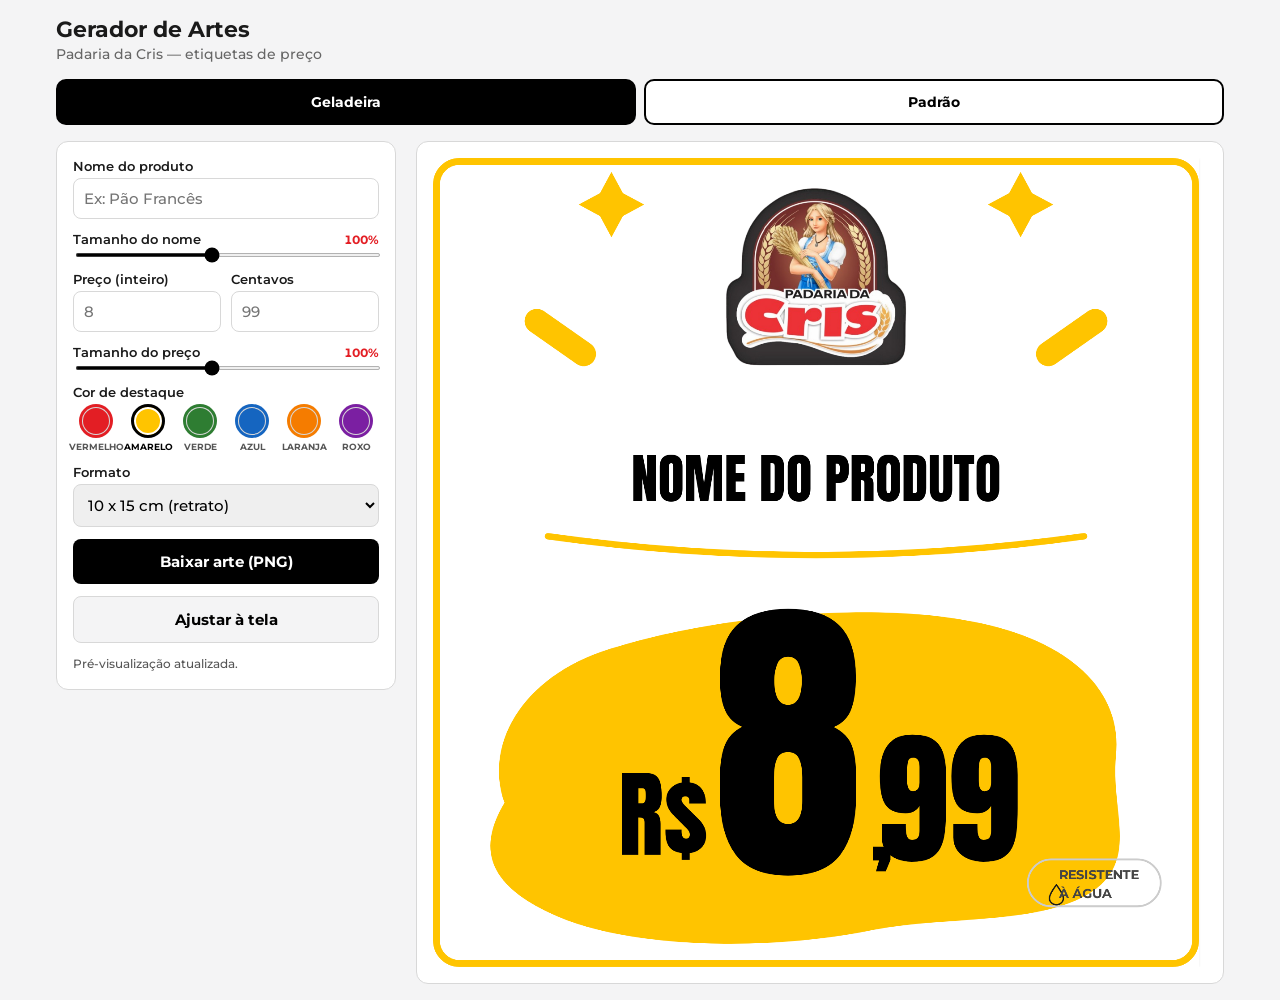
==== index.html @ 47eca292 "Limita seletor de arquivo a formatos de imagem compatíveis" ====
<!DOCTYPE html>
<html lang="pt-BR">
<head>
<meta charset="UTF-8">
<meta name="viewport" content="width=device-width, initial-scale=1.0">
<meta name="theme-color" content="#f4f4f5">
<meta name="description" content="Crie e baixe etiquetas de preço da Padaria da Cris em PNG.">
<title>Gerador de Artes — Padaria da Cris</title>
<link rel="stylesheet" href="css/styles.css">
</head>
<body>

<div class="app">

  <header class="app-header">
    <h1>Gerador de Artes</h1>
    <p>Padaria da Cris — etiquetas de preço</p>
  </header>

  <div class="tabs" id="tabs" role="group" aria-label="Modelo da etiqueta">
    <button type="button" class="tab active" data-model="geladeira" aria-pressed="true">Geladeira</button>
    <button type="button" class="tab" data-model="padrao" aria-pressed="false">Padrão</button>
  </div>

  <div class="workspace">

    <form id="form" class="panel-form" onsubmit="return false;">

      <div class="field">
        <label for="nomeProduto">Nome do produto</label>
        <input type="text" id="nomeProduto" placeholder="Ex: Pão Francês" maxlength="40" autocomplete="off">
      </div>

      <div class="field">
        <label for="escalaNome">
          Tamanho do nome
          <span class="field-value" id="escalaNomeValue">100%</span>
        </label>
        <input type="range" id="escalaNome" min="60" max="150" step="5" value="100">
      </div>

      <div class="field only-padrao">
        <label for="categoria">Categoria (tag pequena)</label>
        <input type="text" id="categoria" placeholder="Ex: PADARIA" maxlength="20" autocomplete="off">
      </div>

      <div class="field-row">
        <div class="field">
          <label for="precoInteiro">Preço (inteiro)</label>
          <input type="number" id="precoInteiro" placeholder="8" min="0" step="1" inputmode="numeric">
        </div>
        <div class="field">
          <label for="precoCentavos">Centavos</label>
          <input type="number" id="precoCentavos" placeholder="99" min="0" max="99" step="1" inputmode="numeric">
        </div>
      </div>

      <div class="field">
        <label for="escalaPreco">
          Tamanho do preço
          <span class="field-value" id="escalaPrecoValue">100%</span>
        </label>
        <input type="range" id="escalaPreco" min="60" max="150" step="5" value="100">
      </div>

      <div class="field">
        <label>Cor de destaque</label>
        <div class="color-swatches" id="corDestaque" role="group" aria-label="Cores disponíveis"></div>
      </div>

      <div class="field only-geladeira">
        <label for="orientacaoGeladeira">Formato</label>
        <select id="orientacaoGeladeira">
          <option value="portrait" selected>10 x 15 cm (retrato)</option>
          <option value="landscape">15 x 10 cm (paisagem)</option>
        </select>
      </div>

      <div class="field only-padrao">
        <label class="checkbox-label">
          <input type="checkbox" id="mostrarOferta" checked>
          Mostrar selo "OFERTA"
        </label>
      </div>

      <div class="field only-padrao">
        <label for="infoExtra">Informação extra (peso/litragem)</label>
        <input type="text" id="infoExtra" placeholder="Ex: 500g" maxlength="30" autocomplete="off">
      </div>

      <!-- Espaço da imagem: foto, selo promocional ou área vazia. -->
      <div class="field only-padrao">
        <label>Espaço da imagem</label>
        <div class="segmented" id="estadoImagemSeletor" role="group" aria-label="Conteúdo do espaço da imagem">
          <button type="button" class="segmented-btn" data-estado="foto" aria-pressed="false">Foto</button>
          <button type="button" class="segmented-btn" data-estado="promocao" aria-pressed="false">Selo "Promoção"</button>
          <button type="button" class="segmented-btn active" data-estado="nenhum" aria-pressed="true">Nenhum</button>
        </div>
      </div>

      <div class="field only-padrao" id="uploadFotoField" style="display:none;">
        <label>Foto do produto</label>
        <div class="upload-avatar" id="uploadAvatar">
          <div class="upload-avatar-preview" id="uploadAvatarPreview" role="button" tabindex="0" aria-label="Escolher foto do produto">
            <span class="upload-icon" aria-hidden="true">📷</span>
          </div>
          <button type="button" class="upload-avatar-remove" id="btnRemoverImagem" title="Remover foto" aria-label="Remover foto">×</button>
        </div>
        <span class="upload-hint">Toque na miniatura para escolher ou trocar (máximo 8 MB).</span>
        <input type="file" id="imagemProduto" accept="image/jpeg,image/png,image/webp,image/gif" class="visually-hidden">
      </div>

      <div class="field only-padrao">
        <label for="escalaImagem">
          Tamanho da imagem/selo
          <span class="field-value" id="escalaImagemValue">100%</span>
        </label>
        <input type="range" id="escalaImagem" min="60" max="160" step="5" value="100">
      </div>

      <button type="button" id="btnBaixar" class="btn-primary">Baixar arte (PNG)</button>
      <button type="button" id="btnAjustarTela" class="btn-secondary">Ajustar à tela</button>
      <p id="appStatus" class="app-status" role="status" aria-live="polite">Preparando a pré-visualização...</p>

    </form>

    <div class="panel-preview">
      <div class="preview-scroll">
        <div class="preview-scale" id="previewScale">
          <canvas id="artCanvas" role="img" aria-label="Pré-visualização da etiqueta de preço"></canvas>
        </div>
      </div>
    </div>

  </div>

</div>

<script src="js/engine.js"></script>
<script src="js/app.js"></script>
</body>
</html>
---- css/styles.css ----
/* ==========================================================
   FONTES LOCAIS (self-hosted — evita CORS ao exportar a imagem)
========================================================== */
@font-face{
  font-family: 'Anton';
  src: url('../assets/fonts/anton-latin-400-normal.woff2') format('woff2');
  font-weight: 400;
  font-style: normal;
  font-display: swap;
}
@font-face{
  font-family: 'Montserrat';
  src: url('../assets/fonts/montserrat-latin-500-normal.woff2') format('woff2');
  font-weight: 500;
  font-style: normal;
  font-display: swap;
}
@font-face{
  font-family: 'Montserrat';
  src: url('../assets/fonts/montserrat-latin-600-normal.woff2') format('woff2');
  font-weight: 600;
  font-style: normal;
  font-display: swap;
}
@font-face{
  font-family: 'Montserrat';
  src: url('../assets/fonts/montserrat-latin-700-normal.woff2') format('woff2');
  font-weight: 700;
  font-style: normal;
  font-display: swap;
}
@font-face{
  font-family: 'Montserrat';
  src: url('../assets/fonts/montserrat-latin-800-normal.woff2') format('woff2');
  font-weight: 800;
  font-style: normal;
  font-display: swap;
}

/* ==========================================================
   DESIGN TOKENS
========================================================== */
:root{
  --vermelho: #E31E24;
  --amarelo: #FFC400;
  --verde: #2E7D32;
  --azul: #1565C0;
  --laranja: #F57C00;
  --roxo: #7B1FA2;
  --preto: #000000;
  --branco: #FFFFFF;
  --cinza-borda: #d8d8d8;
  --cinza-fundo: #f4f4f5;
  --font-title: 'Anton', sans-serif;
  --font-body: 'Montserrat', sans-serif;
}

*{ box-sizing: border-box; }

body{
  margin: 0;
  font-family: var(--font-body);
  background: var(--cinza-fundo);
  color: #1a1a1a;
}

button, input, select{ font: inherit; }

button:focus-visible, input:focus-visible, select:focus-visible,
.upload-avatar-preview:focus-visible{
  outline: 3px solid #1565C0;
  outline-offset: 3px;
}

.app{
  max-width: 1200px;
  margin: 0 auto;
  padding: 16px;
}

.app-header h1{ font-size: 22px; margin: 0 0 2px; }
.app-header p{ margin: 0 0 16px; color: #666; font-size: 14px; }

/* Abas dos dois modelos */
.tabs{ display: flex; gap: 8px; margin-bottom: 16px; }
.tab{
  flex: 1;
  padding: 12px;
  border: 2px solid var(--preto);
  background: var(--branco);
  border-radius: 10px;
  font-weight: 700;
  font-size: 14px;
  cursor: pointer;
}
.tab.active{ background: var(--preto); color: var(--branco); }

/* Área de trabalho: formulário e prévia */
.workspace{ display: flex; flex-direction: column; gap: 20px; }
@media(min-width: 900px){
  .workspace{ flex-direction: row; align-items: flex-start; }
  .panel-form{ width: 340px; flex-shrink: 0; }
  .panel-preview{ flex: 1; min-width: 0; }
}

/* Campos */
.panel-form{
  background: var(--branco);
  border-radius: 12px;
  padding: 16px;
  border: 1px solid var(--cinza-borda);
  display: flex;
  flex-direction: column;
  gap: 12px;
}
.field{ display: flex; flex-direction: column; gap: 4px; }
.field-row{ display: flex; gap: 10px; }
.field-row .field{ flex: 1; min-width: 0; }
.field label{ font-size: 13px; font-weight: 600; }
.field input[type="text"], .field input[type="number"], .field select,
.field input[type="file"]{
  padding: 10px;
  border: 1px solid var(--cinza-borda);
  border-radius: 8px;
  font-size: 15px;
  font-family: var(--font-body);
  width: 100%;
  min-width: 0;
}
.checkbox-label{ display: flex; align-items: center; gap: 8px; font-weight: 600; font-size: 14px; }
.checkbox-label input{ width: 18px; height: 18px; }

/* Sliders de escala */
.field label{ display: flex; align-items: center; justify-content: space-between; gap: 8px; }
.field-value{ font-size: 12px; font-weight: 700; color: var(--vermelho); font-variant-numeric: tabular-nums; }
.field input[type="range"]{ width: 100%; height: 4px; accent-color: var(--preto); cursor: pointer; }

.btn-primary, .btn-secondary, .btn-link{
  border: none;
  border-radius: 8px;
  padding: 13px;
  font-weight: 700;
  font-size: 15px;
  cursor: pointer;
  font-family: var(--font-body);
}
.btn-primary{ background: var(--preto); color: var(--branco); }
.btn-secondary{ background: var(--cinza-fundo); border: 1px solid var(--cinza-borda); }
.btn-primary:disabled, .btn-secondary:disabled{ opacity: .6; cursor: wait; }
.btn-primary:hover:not(:disabled){ background: #292929; }
.btn-secondary:hover:not(:disabled){ background: #e9e9eb; }
.btn-link{
  background: none;
  color: var(--vermelho);
  text-decoration: underline;
  padding: 4px 0;
  font-size: 13px;
  align-self: flex-start;
}

/* Mensagem de estado: informa carregamento, sucesso ou erro */
.app-status{
  min-height: 18px;
  margin: 0;
  color: #555;
  font-size: 12px;
  line-height: 1.45;
}
.app-status[data-status="success"]{ color: #216e39; }
.app-status[data-status="error"]{ color: #b42318; }

/* Seleção de cores */
.color-swatches{ display: grid; grid-template-columns: repeat(6, minmax(0, 1fr)); gap: 6px; }
.swatch{
  border: none;
  background: none;
  padding: 0;
  display: flex;
  flex-direction: column;
  align-items: center;
  gap: 4px;
  cursor: pointer;
  font-family: var(--font-body);
  min-width: 0;
}
.swatch-circle{
  width: 34px;
  height: 34px;
  max-width: 100%;
  border-radius: 50%;
  border: 3px solid transparent;
  box-shadow: 0 0 0 1px var(--cinza-borda) inset;
}
.swatch.selected .swatch-circle{ border-color: var(--preto); box-shadow: 0 0 0 2px var(--branco) inset; }
.swatch-label{ font-size: 9px; font-weight: 700; text-transform: uppercase; color: #555; text-align: center; line-height: 1.1; }
.swatch.selected .swatch-label{ color: var(--preto); }

/* Seletor Foto / Selo / Nenhum */
.segmented{ display: flex; border: 2px solid var(--preto); border-radius: 10px; overflow: hidden; }
.segmented-btn{
  flex: 1;
  min-width: 0;
  padding: 9px 6px;
  border: none;
  border-right: 2px solid var(--preto);
  background: var(--branco);
  font-family: var(--font-body);
  font-weight: 700;
  font-size: 11.5px;
  line-height: 1.2;
  cursor: pointer;
  color: #1a1a1a;
}
.segmented-btn:last-child{ border-right: none; }
.segmented-btn.active{ background: var(--preto); color: var(--branco); }

/* Miniatura do upload */
.upload-avatar{ position: relative; width: 72px; height: 72px; }
.upload-avatar-preview{
  width: 100%;
  height: 100%;
  border-radius: 14px;
  border: 2px dashed var(--cinza-borda);
  background: var(--cinza-fundo);
  display: flex;
  align-items: center;
  justify-content: center;
  overflow: hidden;
  cursor: pointer;
  font-size: 24px;
}
.upload-avatar-preview img{ width: 100%; height: 100%; object-fit: cover; }
.upload-avatar.has-image .upload-avatar-preview{ border-style: solid; border-color: var(--cinza-borda); }
.upload-avatar-remove{
  display: none;
  position: absolute;
  top: -6px;
  right: -6px;
  width: 22px;
  height: 22px;
  border-radius: 50%;
  border: 2px solid var(--branco);
  background: var(--vermelho);
  color: var(--branco);
  font-size: 14px;
  line-height: 1;
  font-weight: 700;
  cursor: pointer;
  align-items: center;
  justify-content: center;
}
.upload-avatar.has-image .upload-avatar-remove{ display: flex; }
.upload-hint{ display: block; font-size: 11px; color: #777; margin-top: 4px; }
.visually-hidden{
  position: absolute;
  width: 1px;
  height: 1px;
  overflow: hidden;
  clip: rect(0,0,0,0);
  white-space: nowrap;
}

/* Os campos específicos aparecem conforme o modelo ativo */
.only-padrao, .only-geladeira{ display: none; }
body.model-padrao .only-padrao{ display: flex; }
body.model-geladeira .only-geladeira{ display: flex; }

/* Pré-visualização */
.panel-preview{
  background: var(--branco);
  border-radius: 12px;
  border: 1px solid var(--cinza-borda);
  padding: 16px;
  min-width: 0;
}
.preview-scroll{ overflow: auto; max-width: 100%; }
.preview-scale{ transform-origin: top left; width: max-content; }
#artCanvas{ display: block; max-width: none; box-shadow: 0 1px 3px rgba(0,0,0,0.08); }

@media(max-width: 420px){
  .app{ padding: 10px; }
  .panel-form, .panel-preview{ padding: 12px; }
  .color-swatches{ gap: 3px; }
  .swatch-label{ font-size: 8px; }
  .segmented-btn{ font-size: 10px; padding-inline: 3px; }
}

/* MELHORIAS FUTURAS:
   - Preferências de impressão e exportação em PDF.
   - Histórico local de etiquetas recentes, com opção explícita de limpar.
   - Testes visuais automatizados em diferentes larguras de tela.
*/
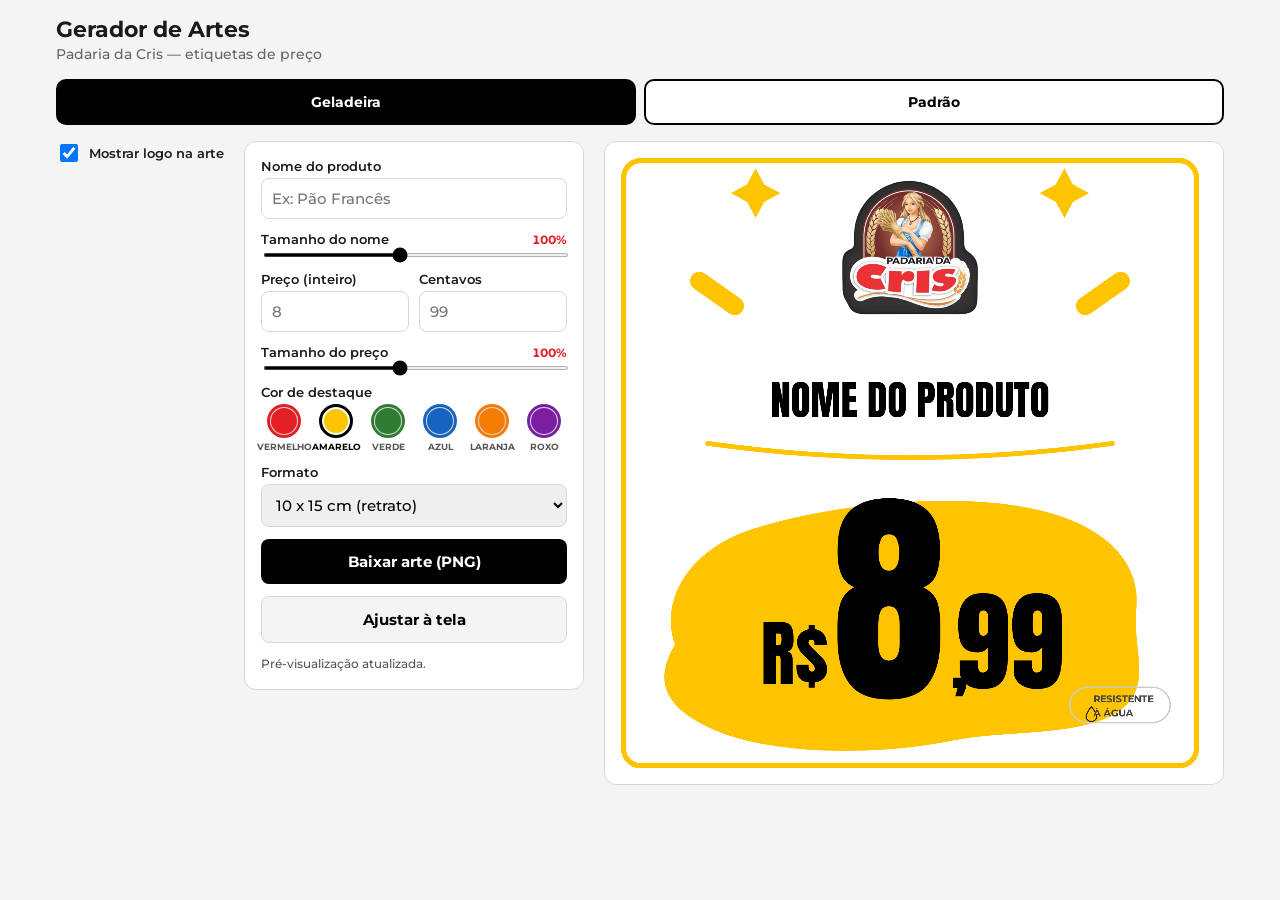
==== commit b2825885: "Adiciona controle para mostrar ou ocultar o logo" ====
--- a/index.html
+++ b/index.html
@@ -23,6 +23,14 @@
   </div>
 
   <div class="workspace">
+
+    <!-- Controle global: permite incluir ou retirar a marca da arte sem alterar o layout. -->
+    <div class="field logo-toggle">
+      <label class="checkbox-label" for="mostrarLogo">
+        <input type="checkbox" id="mostrarLogo" checked>
+        Mostrar logo na arte
+      </label>
+    </div>
 
     <form id="form" class="panel-form" onsubmit="return false;">
 
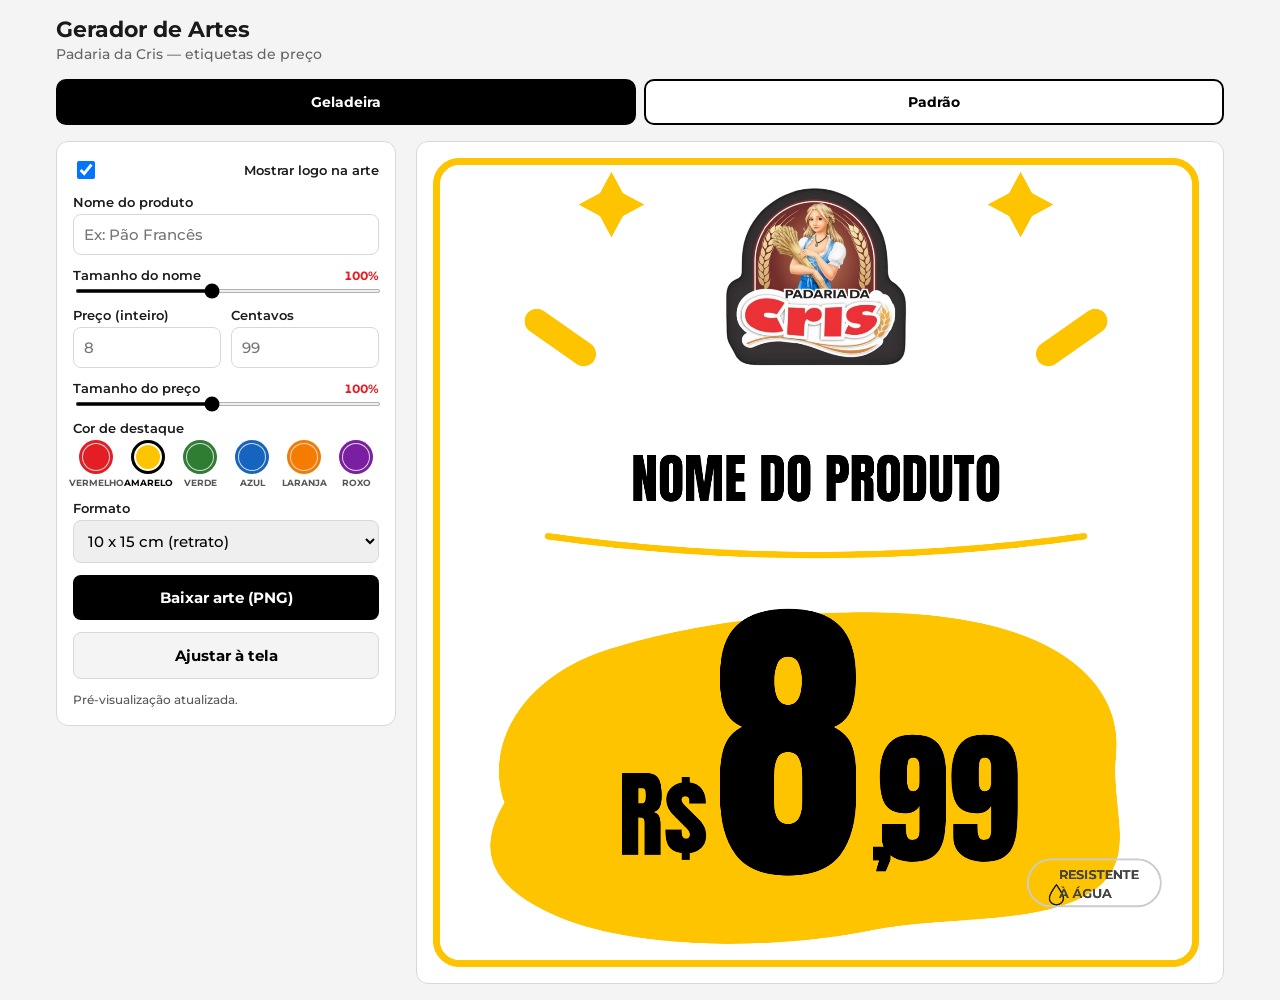
==== commit 6c32804a: "Corrige posição do controle de visibilidade do logo" ====
--- a/index.html
+++ b/index.html
@@ -24,15 +24,16 @@
 
   <div class="workspace">
 
-    <!-- Controle global: permite incluir ou retirar a marca da arte sem alterar o layout. -->
-    <div class="field logo-toggle">
-      <label class="checkbox-label" for="mostrarLogo">
-        <input type="checkbox" id="mostrarLogo" checked>
-        Mostrar logo na arte
-      </label>
-    </div>
 
     <form id="form" class="panel-form" onsubmit="return false;">
+
+      <!-- Controle global do logo, dentro do painel para respeitar o layout em colunas. -->
+      <div class="field logo-toggle">
+        <label class="checkbox-label" for="mostrarLogo">
+          <input type="checkbox" id="mostrarLogo" checked>
+          Mostrar logo na arte
+        </label>
+      </div>
 
       <div class="field">
         <label for="nomeProduto">Nome do produto</label>
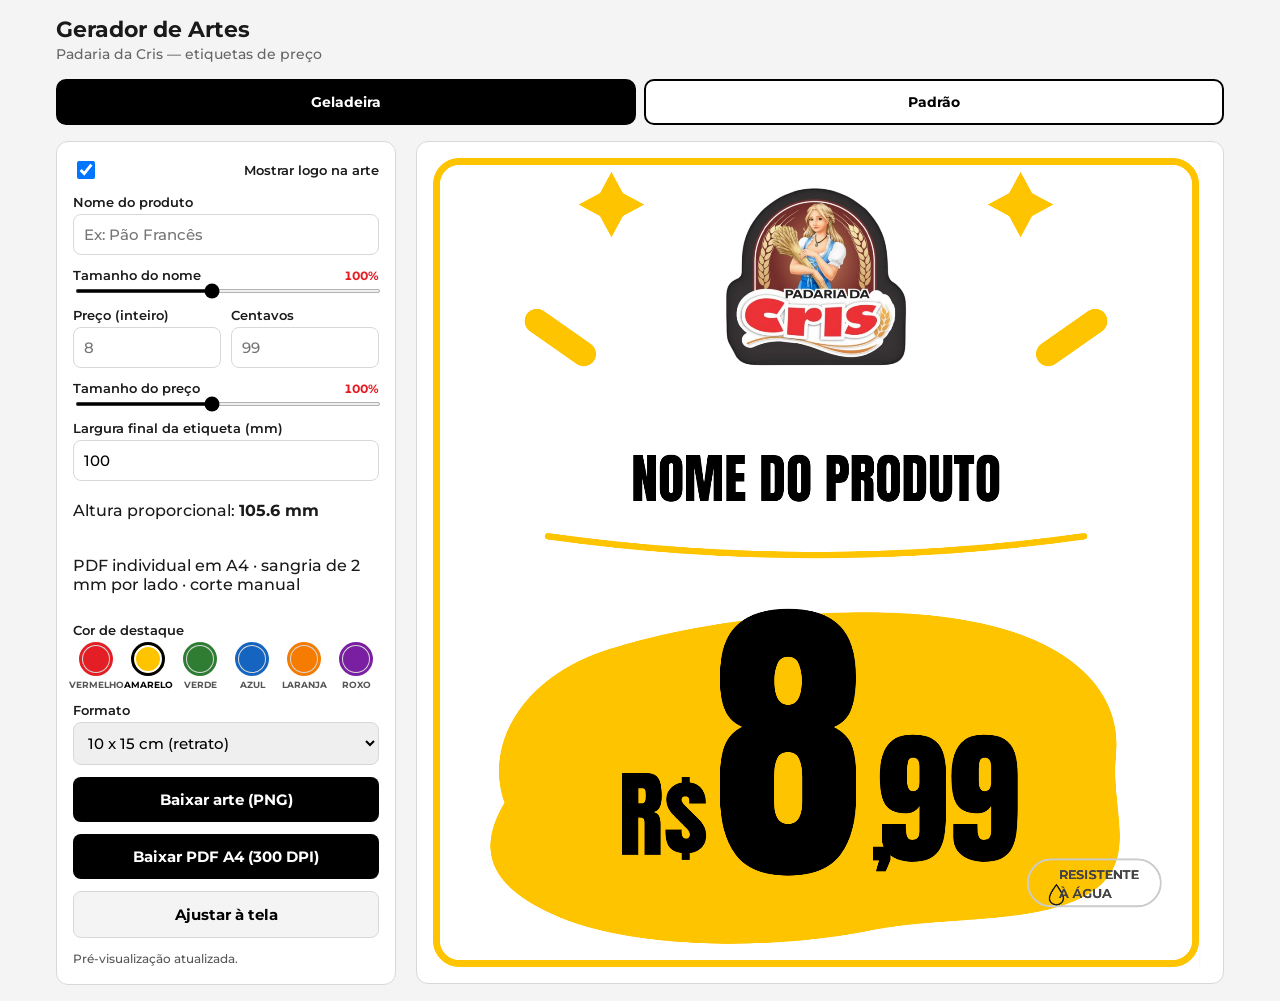
==== commit 9e4162ed: "Adiciona controles de dimensão e botão de PDF A4" ====
--- a/index.html
+++ b/index.html
@@ -72,6 +72,13 @@
         <input type="range" id="escalaPreco" min="60" max="150" step="5" value="100">
       </div>
 
+      <div class="field print-size-field">
+        <label for="larguraImpressao">Largura final da etiqueta (mm)</label>
+        <input type="number" id="larguraImpressao" min="20" max="180" step="1" value="100" inputmode="decimal">
+        <p class="print-size-hint">Altura proporcional: <strong id="alturaImpressao">—</strong></p>
+        <p class="print-size-hint">PDF individual em A4 · sangria de 2 mm por lado · corte manual</p>
+      </div>
+
       <div class="field">
         <label>Cor de destaque</label>
         <div class="color-swatches" id="corDestaque" role="group" aria-label="Cores disponíveis"></div>
@@ -128,6 +135,7 @@
       </div>
 
       <button type="button" id="btnBaixar" class="btn-primary">Baixar arte (PNG)</button>
+      <button type="button" id="btnBaixarPdf" class="btn-primary">Baixar PDF A4 (300 DPI)</button>
       <button type="button" id="btnAjustarTela" class="btn-secondary">Ajustar à tela</button>
       <p id="appStatus" class="app-status" role="status" aria-live="polite">Preparando a pré-visualização...</p>
 
@@ -146,6 +154,7 @@
 </div>
 
 <script src="js/engine.js"></script>
+<script src="js/pdf-export.js"></script>
 <script src="js/app.js"></script>
 </body>
 </html>
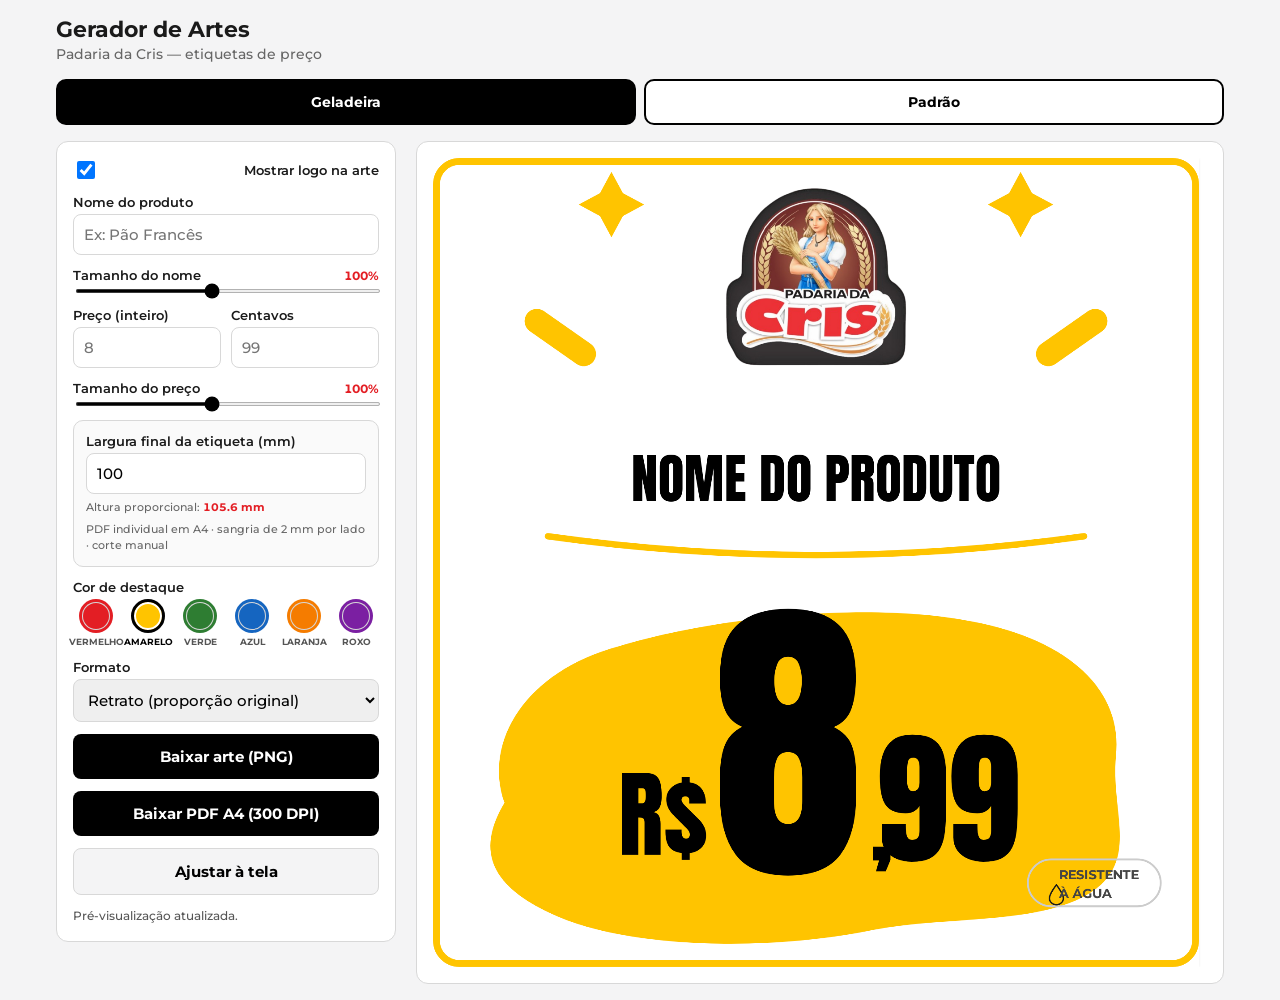
==== commit dbd9d679: "Alinha rótulos de orientação à proporção real das artes" ====
--- a/index.html
+++ b/index.html
@@ -87,8 +87,8 @@
       <div class="field only-geladeira">
         <label for="orientacaoGeladeira">Formato</label>
         <select id="orientacaoGeladeira">
-          <option value="portrait" selected>10 x 15 cm (retrato)</option>
-          <option value="landscape">15 x 10 cm (paisagem)</option>
+          <option value="portrait" selected>Retrato (proporção original)</option>
+          <option value="landscape">Paisagem (proporção original)</option>
         </select>
       </div>
 
--- a/css/styles.css
+++ b/css/styles.css
@@ -133,6 +133,22 @@
 /* Sliders de escala */
 .field label{ display: flex; align-items: center; justify-content: space-between; gap: 8px; }
 .field-value{ font-size: 12px; font-weight: 700; color: var(--vermelho); font-variant-numeric: tabular-nums; }
+.print-size-field{
+  padding: 12px;
+  border: 1px solid var(--cinza-borda);
+  border-radius: 10px;
+  background: #fafafa;
+}
+.print-size-hint{
+  margin: 2px 0 0;
+  color: #666;
+  font-size: 11px;
+  line-height: 1.45;
+}
+.print-size-hint strong{
+  color: var(--vermelho);
+  font-variant-numeric: tabular-nums;
+}
 .field input[type="range"]{ width: 100%; height: 4px; accent-color: var(--preto); cursor: pointer; }
 
 .btn-primary, .btn-secondary, .btn-link{
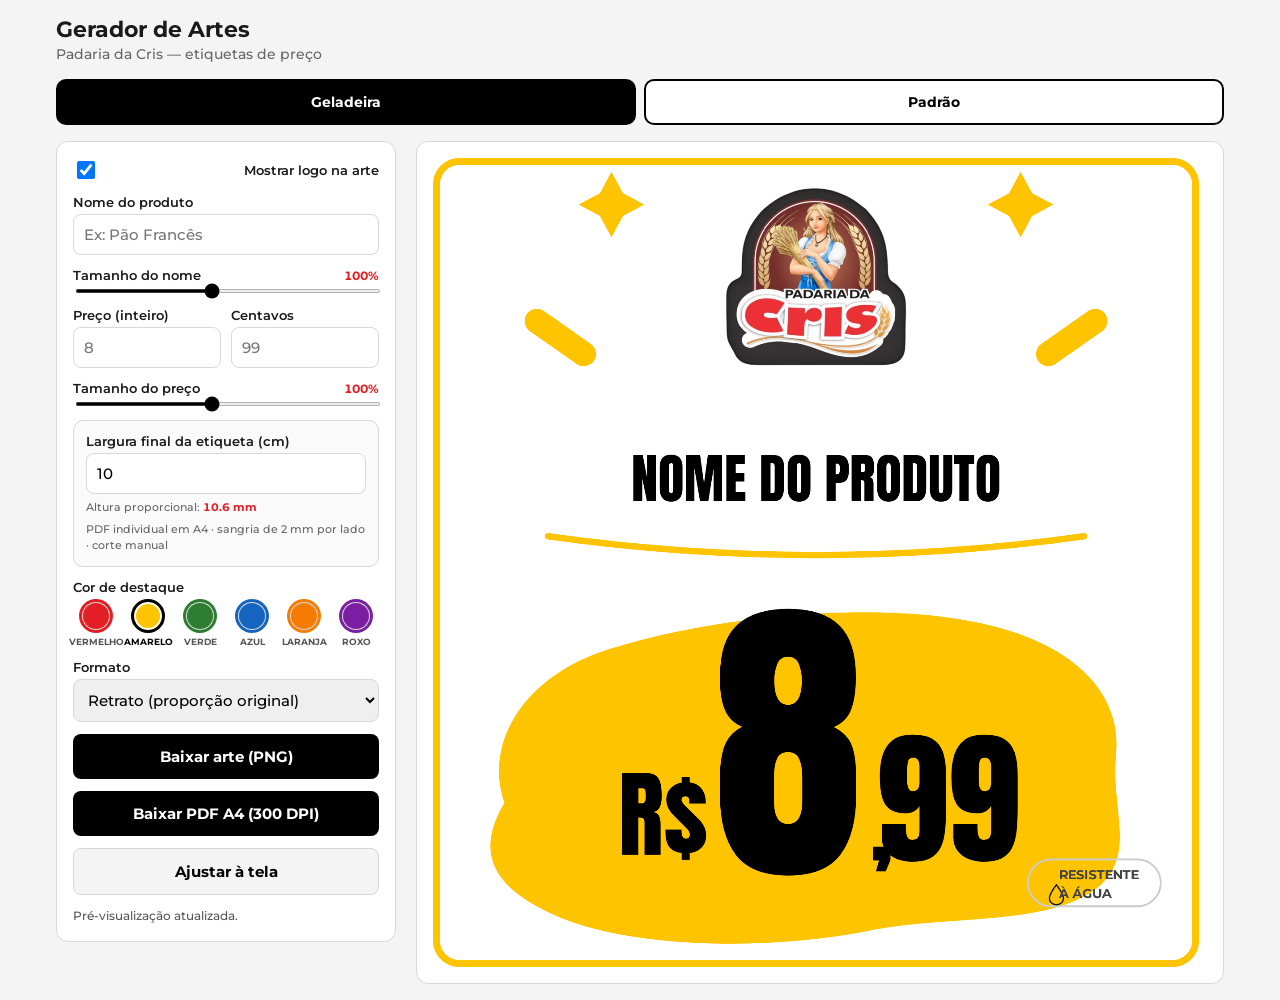
==== commit ae5347e1: "Alterar medida de impressão para centímetros" ====
--- a/index.html
+++ b/index.html
@@ -73,8 +73,8 @@
       </div>
 
       <div class="field print-size-field">
-        <label for="larguraImpressao">Largura final da etiqueta (mm)</label>
-        <input type="number" id="larguraImpressao" min="20" max="180" step="1" value="100" inputmode="decimal">
+        <label for="larguraImpressao">Largura final da etiqueta (cm)</label>
+        <input type="text" id="larguraImpressao" value="10" inputmode="decimal" maxlength="12" autocomplete="off" spellcheck="false">
         <p class="print-size-hint">Altura proporcional: <strong id="alturaImpressao">—</strong></p>
         <p class="print-size-hint">PDF individual em A4 · sangria de 2 mm por lado · corte manual</p>
       </div>
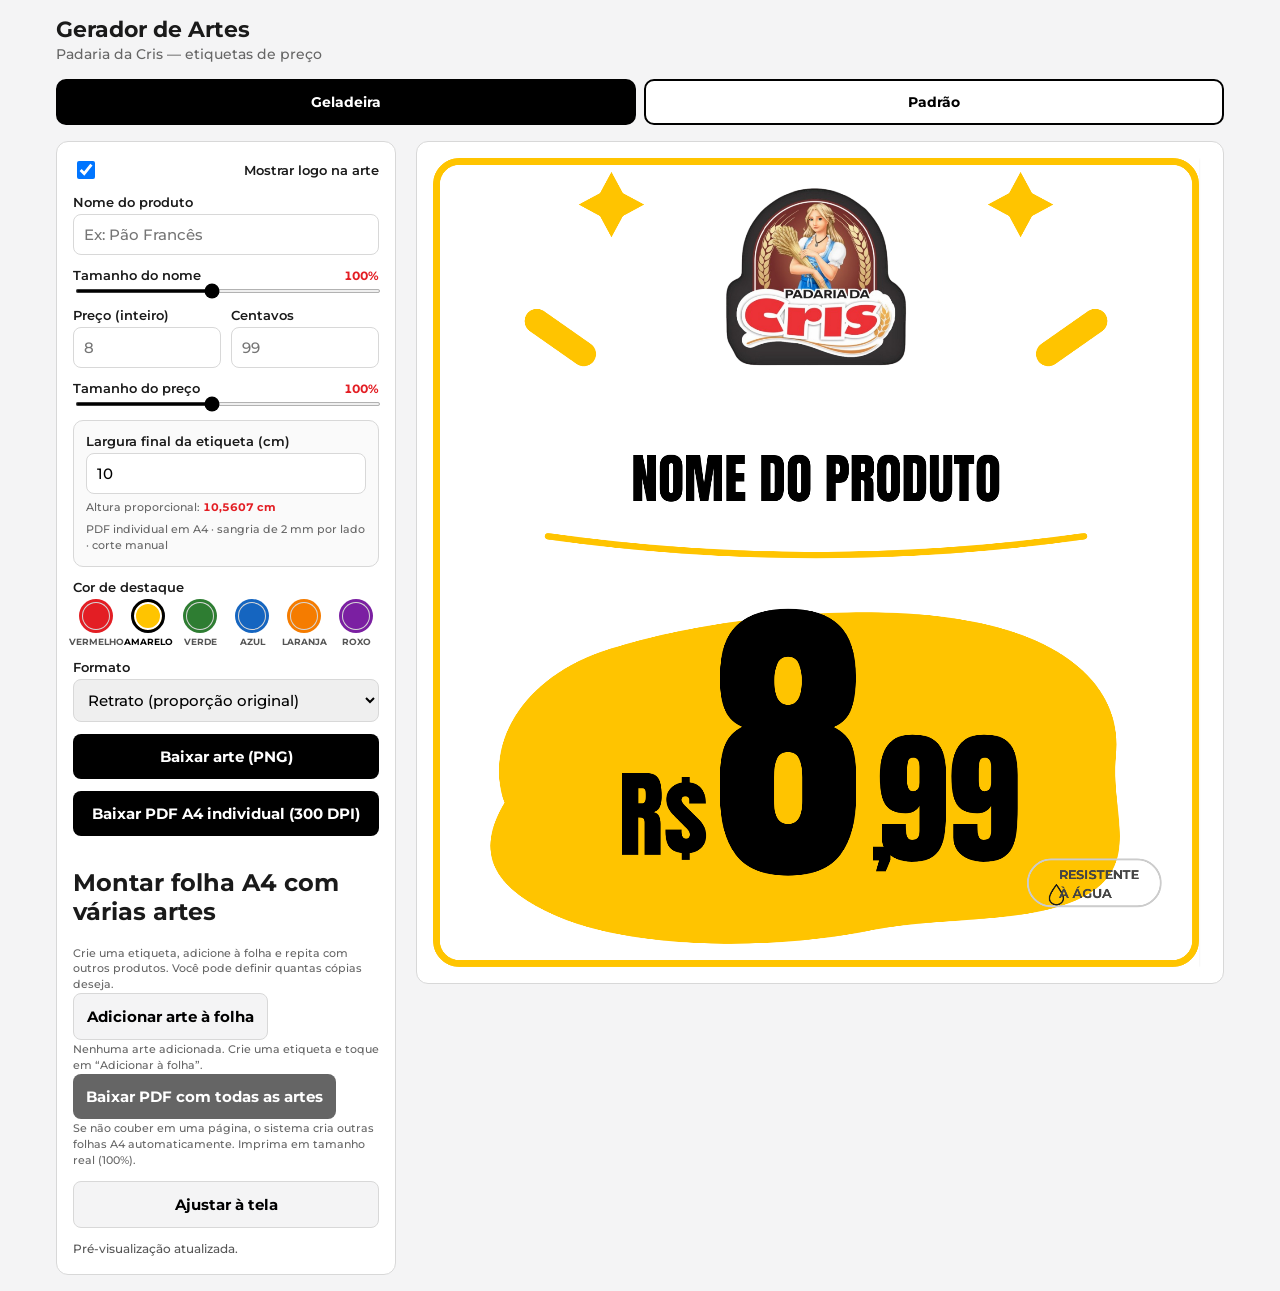
==== commit 276e4b7d: "Adicionar controles para montar folha A4 com várias artes" ====
--- a/index.html
+++ b/index.html
@@ -135,7 +135,16 @@
       </div>
 
       <button type="button" id="btnBaixar" class="btn-primary">Baixar arte (PNG)</button>
-      <button type="button" id="btnBaixarPdf" class="btn-primary">Baixar PDF A4 (300 DPI)</button>
+      <button type="button" id="btnBaixarPdf" class="btn-primary">Baixar PDF A4 individual (300 DPI)</button>
+
+      <section class="print-queue" aria-labelledby="tituloFilaArtes">
+        <h2 id="tituloFilaArtes">Montar folha A4 com várias artes</h2>
+        <p class="print-size-hint">Crie uma etiqueta, adicione à folha e repita com outros produtos. Você pode definir quantas cópias deseja.</p>
+        <button type="button" id="btnAdicionarFolha" class="btn-secondary">Adicionar arte à folha</button>
+        <div id="listaArtesFolha" class="print-queue-list" aria-live="polite"></div>
+        <button type="button" id="btnBaixarFolha" class="btn-primary" disabled>Baixar PDF com todas as artes</button>
+        <p class="print-size-hint">Se não couber em uma página, o sistema cria outras folhas A4 automaticamente. Imprima em tamanho real (100%).</p>
+      </section>
       <button type="button" id="btnAjustarTela" class="btn-secondary">Ajustar à tela</button>
       <p id="appStatus" class="app-status" role="status" aria-live="polite">Preparando a pré-visualização...</p>
 
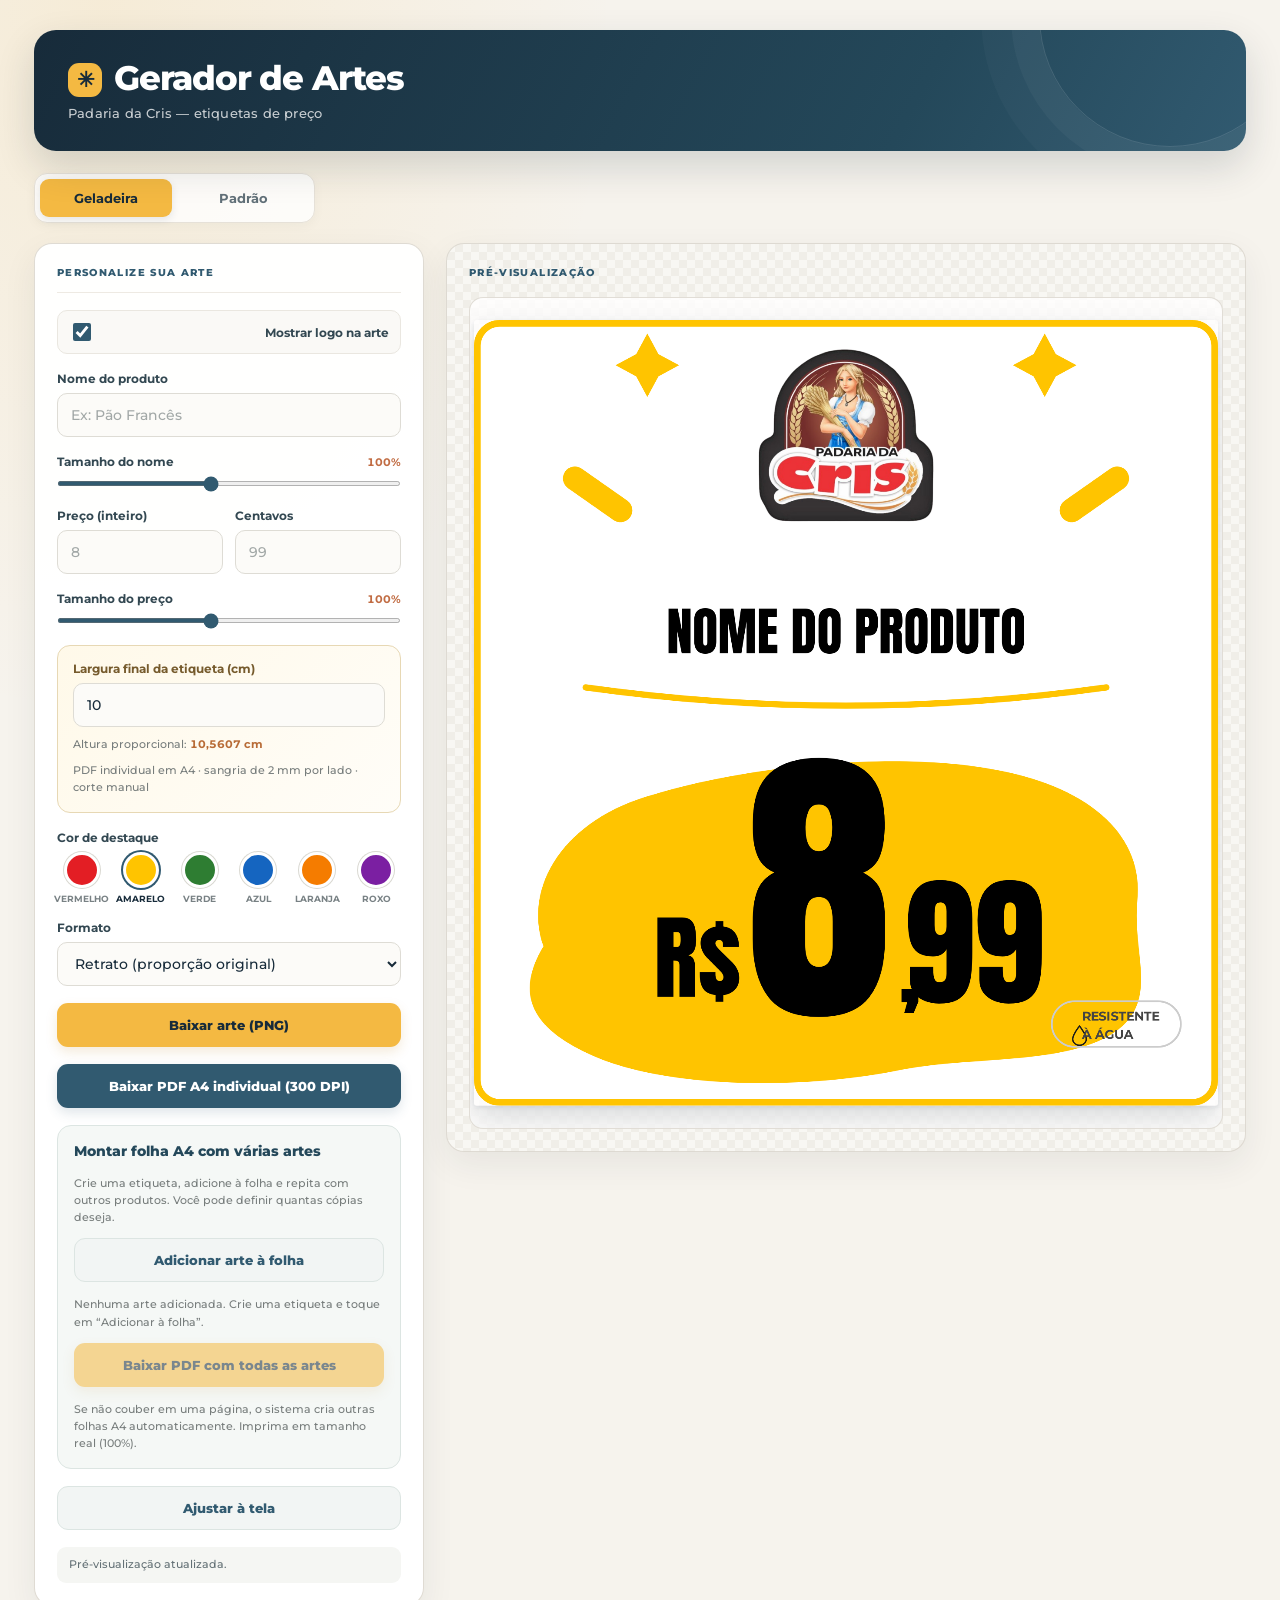
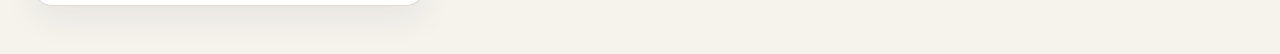
==== commit de035036: "Adiciona escolha entre Padrão V1 e V2" ====
--- a/index.html
+++ b/index.html
@@ -46,6 +46,15 @@
           <span class="field-value" id="escalaNomeValue">100%</span>
         </label>
         <input type="range" id="escalaNome" min="60" max="150" step="5" value="100">
+      </div>
+
+      <div class="field only-padrao">
+        <label for="versaoPadrao">Versão da etiqueta Padrão</label>
+        <select id="versaoPadrao">
+          <option value="1" selected>Padrão V1 — original</option>
+          <option value="2">Padrão V2 — comercial</option>
+        </select>
+        <p class="print-size-hint">A V1 continua disponível. A V2 usa os mesmos dados em uma nova composição visual.</p>
       </div>
 
       <div class="field only-padrao">
--- a/css/styles.css
+++ b/css/styles.css
@@ -306,3 +306,416 @@
    - Histórico local de etiquetas recentes, com opção explícita de limpar.
    - Testes visuais automatizados em diferentes larguras de tela.
 */
+
+
+/* Fila de artes para montagem de folhas A4 */
+.print-queue{
+  display:flex;
+  flex-direction:column;
+  gap:10px;
+  padding:14px;
+  border:1px solid var(--cinza-borda);
+  border-radius:10px;
+  background:var(--branco);
+}
+.print-queue h2{
+  margin:0;
+  font-size:16px;
+}
+.print-queue-list{
+  display:flex;
+  flex-direction:column;
+  gap:8px;
+}
+.print-queue-item{
+  display:grid;
+  grid-template-columns:minmax(0,1fr) auto auto;
+  align-items:center;
+  gap:8px;
+  padding:9px;
+  border:1px solid var(--cinza-borda);
+  border-radius:8px;
+}
+.print-queue-description{
+  display:flex;
+  flex-direction:column;
+  min-width:0;
+  gap:3px;
+}
+.print-queue-description strong{
+  overflow-wrap:anywhere;
+  font-size:13px;
+}
+.print-queue-description small{
+  color:#666;
+  font-size:11px;
+}
+.print-queue-quantity{
+  display:flex;
+  flex-direction:column;
+  gap:3px;
+  font-size:10px;
+  color:#555;
+}
+.print-queue-quantity input{
+  width:64px;
+  min-height:36px;
+  padding:6px;
+  border:1px solid var(--cinza-borda);
+  border-radius:6px;
+}
+.print-queue .btn-link{
+  justify-self:end;
+}
+@media(max-width:420px){
+  .print-queue-item{grid-template-columns:minmax(0,1fr) auto; }
+  .print-queue-item .btn-link{grid-column:1 / -1;}
+}
+
+
+/* ==========================================================
+   REDESIGN 2026 — ESTÚDIO DE ARTES
+   Camada visual: preserva IDs, estrutura e comportamento JS.
+========================================================== */
+:root{
+  --vermelho:#E66B52;
+  --amarelo:#F4B942;
+  --verde:#39836D;
+  --azul:#315A70;
+  --laranja:#D98545;
+  --roxo:#806A9B;
+  --preto:#172B3A;
+  --branco:#FFFFFF;
+  --cinza-borda:#E4E1DA;
+  --cinza-fundo:#F6F3ED;
+  --font-title:'Montserrat',sans-serif;
+  --font-body:'Montserrat',sans-serif;
+  --ink:#172B3A;
+  --muted:#6D777B;
+  --surface:#FFFFFF;
+  --accent:#F4B942;
+  --shadow-soft:0 12px 34px rgba(23,43,58,.07);
+}
+
+html{scroll-behavior:smooth}
+body{
+  color:var(--ink);
+  background:
+    radial-gradient(ellipse at 8% 0%,rgba(244,185,66,.13),transparent 32rem),
+    var(--cinza-fundo);
+  font-family:var(--font-body);
+  -webkit-font-smoothing:antialiased;
+}
+button,input,select{font-family:var(--font-body)}
+button{transition:background .18s ease,border-color .18s ease,box-shadow .18s ease,transform .18s ease}
+button:focus-visible,input:focus-visible,select:focus-visible,
+.upload-avatar-preview:focus-visible{
+  outline:3px solid rgba(49,90,112,.35);
+  outline-offset:3px;
+}
+.app{max-width:1440px;padding:30px 34px 48px}
+.app-header{
+  position:relative;
+  overflow:hidden;
+  padding:30px 34px;
+  margin-bottom:22px;
+  color:#fff;
+  border-radius:22px;
+  background:linear-gradient(118deg,#172B3A 0%,#24485A 72%,#315A70 100%);
+  box-shadow:0 16px 38px rgba(23,43,58,.16);
+}
+.app-header:after{
+  content:"";
+  position:absolute;
+  width:260px;height:260px;
+  right:-55px;top:-145px;
+  border:1px solid rgba(255,255,255,.13);
+  border-radius:50%;
+  box-shadow:0 0 0 28px rgba(255,255,255,.035),0 0 0 58px rgba(255,255,255,.025);
+  pointer-events:none;
+}
+.app-header h1{
+  position:relative;z-index:1;
+  margin:0 0 8px;
+  font-size:clamp(25px,3vw,34px);
+  line-height:1.1;
+  font-weight:800;
+  letter-spacing:-1.2px;
+}
+.app-header h1:before{
+  content:"✳";
+  display:inline-grid;
+  place-items:center;
+  width:34px;height:34px;
+  margin-right:12px;
+  color:#172B3A;
+  background:var(--accent);
+  border-radius:11px;
+  font-size:21px;
+  vertical-align:3px;
+}
+.app-header p{
+  position:relative;z-index:1;
+  margin:0;
+  color:rgba(255,255,255,.76);
+  font-size:13px;
+  letter-spacing:.2px;
+}
+.tabs{
+  display:inline-flex;
+  gap:5px;
+  padding:5px;
+  margin:0 0 20px;
+  border:1px solid #E6E1D8;
+  border-radius:13px;
+  background:rgba(255,255,255,.8);
+  box-shadow:0 3px 12px rgba(23,43,58,.04);
+}
+.tab{
+  flex:0 0 auto;
+  min-width:132px;
+  padding:11px 20px;
+  border:0;
+  border-radius:9px;
+  background:transparent;
+  color:#617078;
+  font-size:13px;
+  font-weight:700;
+}
+.tab:hover:not(.active){background:#F5F2EC;color:var(--ink)}
+.tab.active{
+  color:#172B3A;
+  background:var(--accent);
+  box-shadow:0 3px 8px rgba(23,43,58,.10);
+}
+.workspace{gap:22px}
+@media(min-width:900px){
+  .workspace{display:grid;grid-template-columns:minmax(330px,390px) minmax(0,1fr);align-items:start}
+  .panel-form{width:auto;max-height:none}
+  .panel-preview{position:sticky;top:18px;min-height:560px}
+}
+.panel-form,.panel-preview{
+  border:1px solid rgba(220,216,207,.9);
+  border-radius:18px;
+  background:rgba(255,255,255,.96);
+  box-shadow:var(--shadow-soft);
+}
+.panel-form{
+  padding:22px;
+  gap:17px;
+}
+.panel-form:before{
+  content:"PERSONALIZE SUA ARTE";
+  display:block;
+  padding-bottom:13px;
+  border-bottom:1px solid #EEEAE3;
+  color:#315A70;
+  font-size:10px;
+  font-weight:800;
+  letter-spacing:1.35px;
+}
+.field{gap:7px}
+.field label{
+  color:#334852;
+  font-size:12px;
+  font-weight:700;
+}
+.field input[type="text"],.field input[type="number"],.field select{
+  min-height:44px;
+  padding:11px 13px;
+  border:1px solid #DEDCD5;
+  border-radius:10px;
+  background:#FCFBF8;
+  color:#172B3A;
+  font-size:14px;
+  transition:border-color .18s ease,box-shadow .18s ease,background .18s ease;
+}
+.field input[type="text"]:hover,.field input[type="number"]:hover,.field select:hover{border-color:#B8C5C8}
+.field input[type="text"]:focus,.field input[type="number"]:focus,.field select:focus{
+  border-color:#315A70;
+  background:#fff;
+  box-shadow:0 0 0 3px rgba(49,90,112,.10);
+  outline:0;
+}
+.field input::placeholder{color:#A2A8A7}
+.field-row{gap:12px}
+.checkbox-label{
+  min-height:42px;
+  padding:9px 11px;
+  border:1px solid #EAE7E0;
+  border-radius:10px;
+  background:#FAF9F6;
+  color:#40545D;
+  font-size:12px;
+}
+.checkbox-label input{accent-color:#315A70}
+.field-value{color:#C16C43;font-size:11px}
+.field input[type="range"]{
+  height:5px;
+  margin:5px 0;
+  accent-color:#315A70;
+}
+.print-size-field{
+  padding:15px;
+  border:1px solid #E7D8B4;
+  border-radius:13px;
+  background:linear-gradient(135deg,#FFF9E9,#FFFDF8);
+}
+.print-size-field label{color:#765B2D}
+.print-size-hint{color:#777D7C;font-size:11px;line-height:1.55}
+.print-size-hint strong{color:#B86B36}
+.btn-primary,.btn-secondary,.btn-link{
+  min-height:44px;
+  border-radius:11px;
+  font-size:13px;
+  font-weight:800;
+}
+.btn-primary{
+  padding:13px 16px;
+  color:#172B3A;
+  background:var(--accent);
+  box-shadow:0 5px 12px rgba(190,139,42,.17);
+}
+.btn-primary:hover:not(:disabled){
+  background:#F7C85F;
+  box-shadow:0 7px 16px rgba(190,139,42,.23);
+  transform:translateY(-1px);
+}
+#btnBaixarPdf{color:#fff;background:#315A70;box-shadow:0 5px 12px rgba(49,90,112,.15)}
+#btnBaixarPdf:hover:not(:disabled){background:#24485A}
+.btn-secondary{
+  padding:12px 15px;
+  color:#315A70;
+  background:#F2F5F4;
+  border:1px solid #DCE5E2;
+}
+.btn-secondary:hover:not(:disabled){background:#E8EFEC;border-color:#C6D8D1}
+.btn-primary:disabled,.btn-secondary:disabled{opacity:.55;cursor:not-allowed;transform:none}
+.btn-link{min-height:30px;color:#B65D49}
+.app-status{
+  padding:10px 12px;
+  border-radius:9px;
+  background:#F5F6F3;
+  color:#647176;
+  font-size:11px;
+}
+.app-status[data-status="success"]{color:#286B55;background:#EDF6F0}
+.app-status[data-status="error"]{color:#A83F36;background:#FFF0ED}
+.color-swatches{grid-template-columns:repeat(6,minmax(0,1fr));gap:9px}
+.swatch{gap:6px}
+.swatch-circle{
+  width:36px;height:36px;
+  border:3px solid #fff;
+  box-shadow:0 0 0 1px #D9D8D1;
+}
+.swatch.selected .swatch-circle{
+  border-color:#fff;
+  box-shadow:0 0 0 2px #315A70,0 0 0 4px #fff;
+}
+.swatch-label{color:#788184;font-size:9px}
+.swatch.selected .swatch-label{color:#172B3A}
+.segmented{
+  padding:4px;
+  gap:4px;
+  border:1px solid #E2E0D9;
+  border-radius:11px;
+  background:#F5F4F0;
+}
+.segmented-btn{
+  padding:10px 6px;
+  border:0!important;
+  border-radius:8px;
+  background:transparent;
+  color:#68767A;
+  font-size:11px;
+}
+.segmented-btn.active{color:#fff;background:#315A70}
+.upload-avatar-preview{border-color:#C9D6D3;background:#F3F7F5}
+.upload-avatar.has-image .upload-avatar-preview{border-color:#315A70}
+.panel-preview{
+  padding:22px;
+  min-width:0;
+  background:
+    linear-gradient(45deg,#F0EEE8 25%,transparent 25%,transparent 75%,#F0EEE8 75%),
+    linear-gradient(45deg,#F0EEE8 25%,transparent 25%,transparent 75%,#F0EEE8 75%),
+    #F8F7F3;
+  background-position:0 0,8px 8px;
+  background-size:16px 16px;
+}
+.panel-preview:before{
+  content:"PRÉ-VISUALIZAÇÃO";
+  display:block;
+  margin-bottom:18px;
+  color:#315A70;
+  font-size:10px;
+  font-weight:800;
+  letter-spacing:1.35px;
+}
+.preview-scroll{
+  display:flex;
+  align-items:center;
+  justify-content:center;
+  min-height:470px;
+  padding:22px;
+  border:1px solid rgba(220,216,207,.85);
+  border-radius:14px;
+  background:rgba(255,255,255,.76);
+}
+.preview-scale{margin:auto}
+#artCanvas{
+  border-radius:3px;
+  box-shadow:0 14px 35px rgba(23,43,58,.16),0 2px 5px rgba(23,43,58,.08);
+}
+.print-queue{
+  gap:12px;
+  padding:16px;
+  border:1px solid #DCE5E2;
+  border-radius:14px;
+  background:#F5F8F6;
+}
+.print-queue h2{
+  color:#24485A;
+  font-size:14px;
+  font-weight:800;
+  line-height:1.35;
+}
+.print-queue-item{
+  padding:11px;
+  border:1px solid #E2E5DF;
+  border-radius:10px;
+  background:#fff;
+}
+.print-queue-description strong{color:#263E49;font-size:12px}
+.print-queue-description small,.print-queue-quantity{color:#7A8584}
+.print-queue-quantity input{
+  min-height:38px;
+  border:1px solid #DADFD9;
+  border-radius:8px;
+}
+@media(max-width:899px){
+  .app{padding:18px 16px 34px}
+  .app-header{padding:25px 23px;border-radius:18px}
+  .panel-preview{position:static;min-height:0}
+  .preview-scroll{min-height:320px;padding:14px}
+}
+@media(max-width:600px){
+  .app{padding:12px 10px 26px}
+  .app-header{padding:22px 18px;margin-bottom:16px}
+  .app-header h1{font-size:25px}
+  .app-header h1:before{width:29px;height:29px;margin-right:9px;font-size:18px}
+  .app-header p{font-size:11px}
+  .tabs{display:flex;width:100%;margin-bottom:14px}
+  .tab{min-width:0;flex:1;padding:12px 8px;font-size:12px}
+  .workspace{gap:14px}
+  .panel-form,.panel-preview{padding:15px;border-radius:15px}
+  .panel-form{gap:15px}
+  .preview-scroll{min-height:260px;padding:10px}
+  .color-swatches{gap:5px}
+  .swatch-circle{width:31px;height:31px}
+  .swatch-label{font-size:8px}
+  .segmented-btn{font-size:10px;padding:10px 3px}
+  .print-queue{padding:13px}
+}
+@media(prefers-reduced-motion:reduce){
+  *,*:before,*:after{scroll-behavior:auto!important;transition:none!important}
+}
